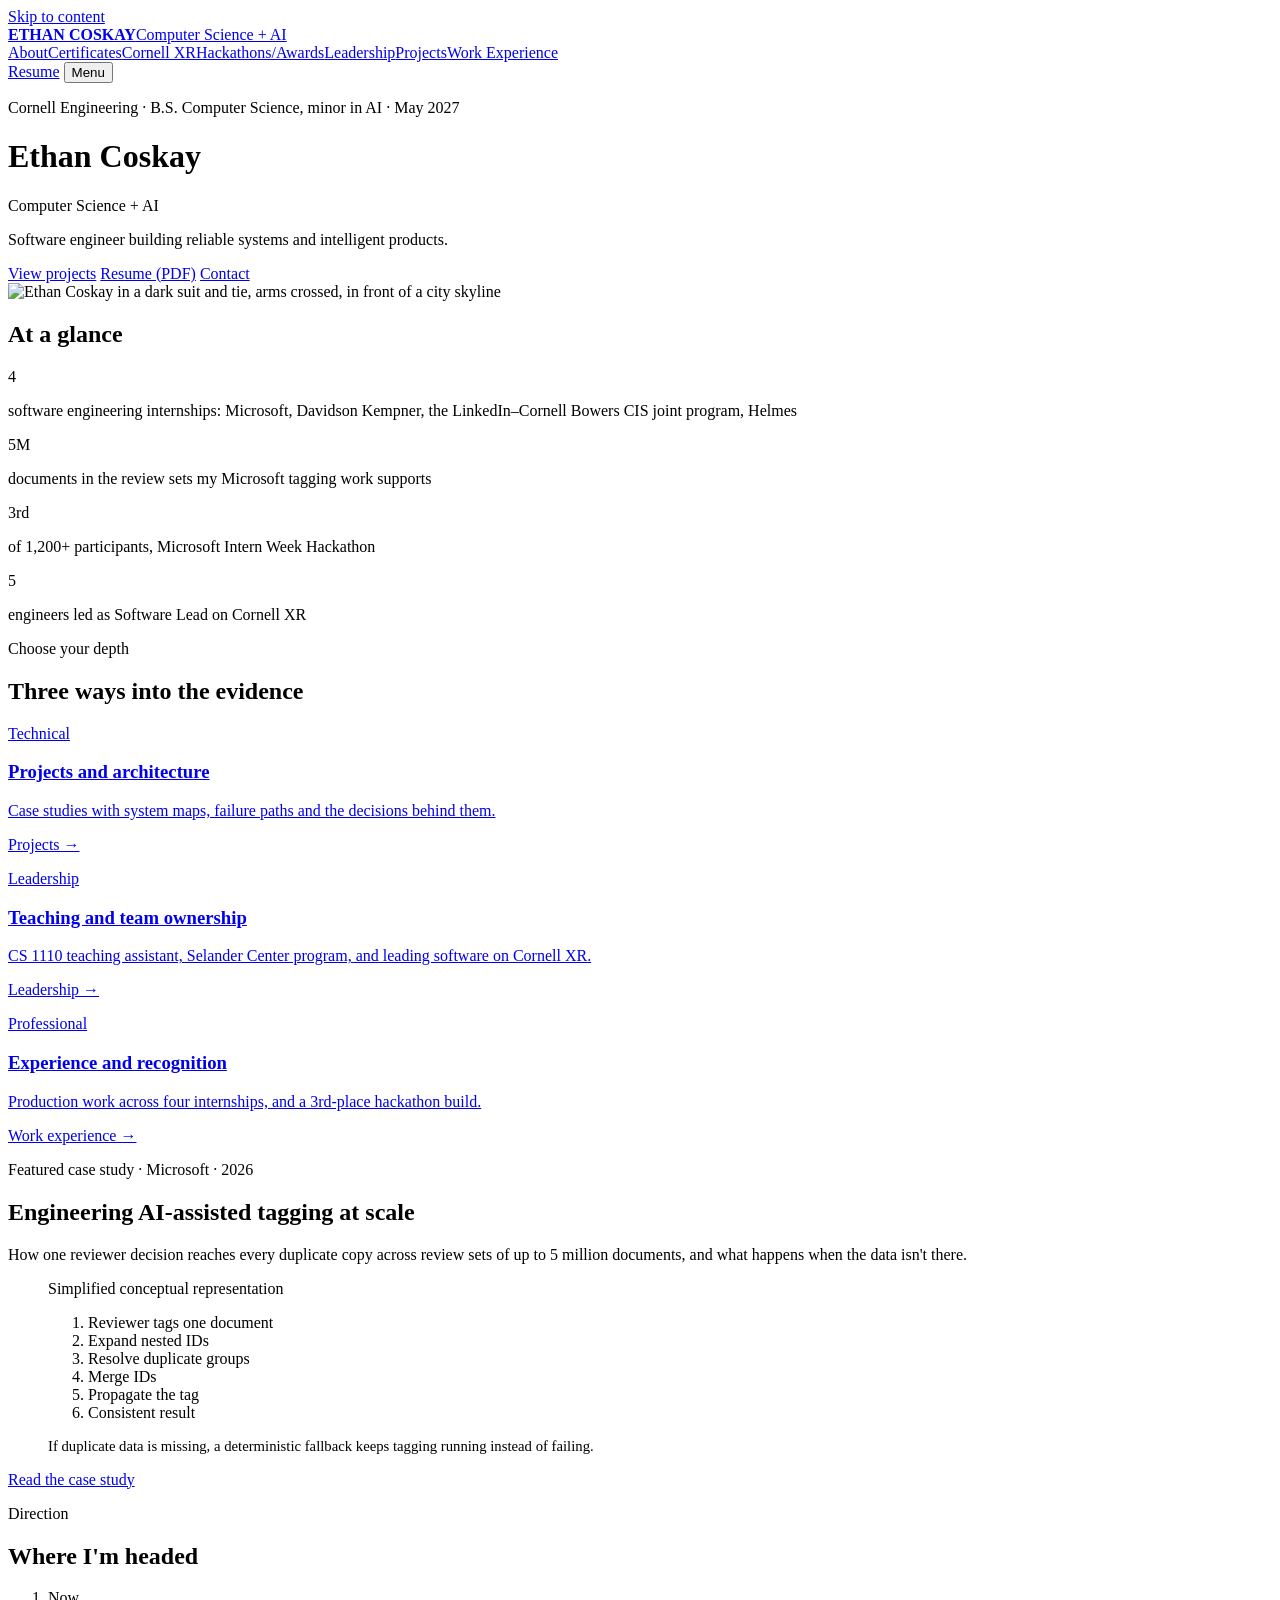
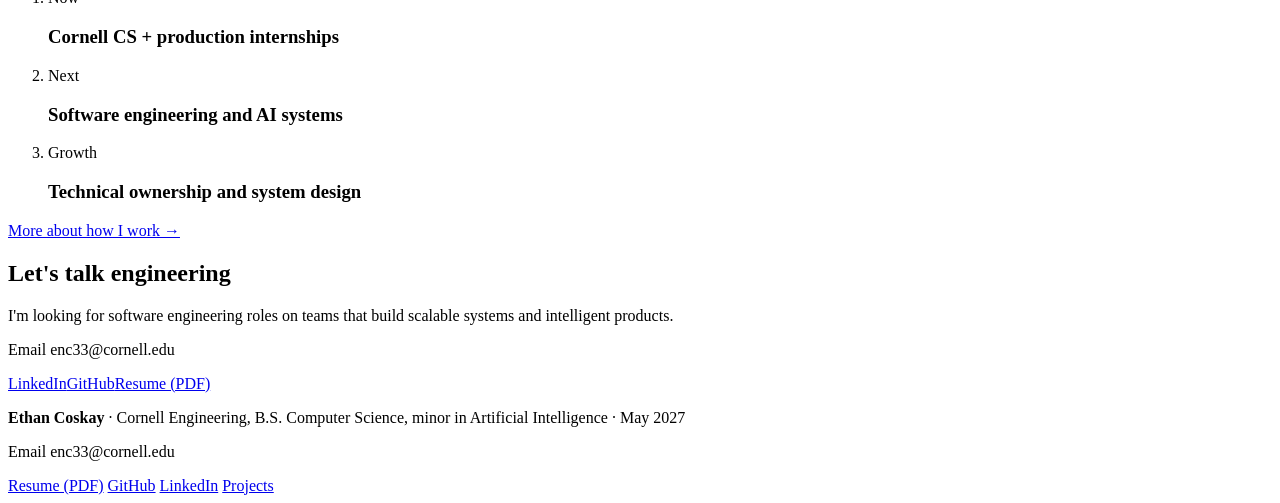
==== site/index.html @ 36085591 "Describe LinkedIn internship as LinkedIn-Cornell Bowers CIS joint program" ====
<!doctype html>
<html lang="en">
<head>
<meta charset="utf-8">
<meta name="viewport" content="width=device-width, initial-scale=1, viewport-fit=cover">
<title>Ethan Coskay · Software Engineer</title>
<meta name="description" content="Ethan Coskay, Cornell Computer Science + AI. Software engineer building reliable systems and intelligent products: case studies, experience and leadership.">
<link rel="canonical" href="https://3025.mingly.ai/">
<meta property="og:title" content="Ethan Coskay · Software Engineer">
<meta property="og:description" content="Ethan Coskay, Cornell Computer Science + AI. Software engineer building reliable systems and intelligent products: case studies, experience and leadership.">
<meta property="og:image" content="https://3025.mingly.ai/assets/og.jpg">
<meta property="og:type" content="website">
<link rel="icon" href="/assets/favicon.svg" type="image/svg+xml">
<link rel="preconnect" href="https://fonts.googleapis.com"><link rel="preconnect" href="https://fonts.gstatic.com" crossorigin><link rel="stylesheet" href="https://fonts.googleapis.com/css2?family=Archivo:wdth,wght@75..100,500..800&family=IBM+Plex+Mono:wght@400;500&family=IBM+Plex+Sans:ital,wght@0,400;0,500;0,600;1,400&display=swap">
<link rel="stylesheet" href="/assets/site.css">
</head>
<body>
<a class="skip" href="#main">Skip to content</a>
<header class="site-head">
  <div class="bar">
    <a class="brand" href="/" aria-label="Ethan Coskay, home"><b>ETHAN COSKAY</b><span>Computer Science + AI</span></a>
    <nav class="nav" id="site-nav" aria-label="Main"><a href="/about/">About</a><a href="/certificates/">Certificates</a><a href="/cornell-xr/">Cornell XR</a><a href="/hackathons-awards/">Hackathons/Awards</a><a href="/leadership/">Leadership</a><a href="/projects/">Projects</a><a href="/work-experience/">Work Experience</a></nav>
    <a class="btn btn-primary" href="/assets/Ethan_Coskay_Resume.pdf">Resume</a>
    <button class="btn menu-btn" type="button" aria-expanded="false" aria-controls="site-nav">Menu</button>
  </div>
</header>
<main id="main" class="wrap">

<header class="hero">
  <div class="stack">
    <p class="eyebrow">Cornell Engineering · B.S. Computer Science, minor in AI · May 2027</p>
    <h1>Ethan Coskay</h1>
    <p class="identity">Computer Science + AI</p>
    <p class="lede">Software engineer building reliable systems and intelligent products.</p>
    <div class="ctas">
      <a class="btn btn-primary" href="/projects/">View projects</a>
      <a class="btn" href="/assets/Ethan_Coskay_Resume.pdf">Resume (PDF)</a>
      <a class="btn" href="#contact">Contact</a>
    </div>
  </div>
  <div class="photo"><img src="/assets/headshot.jpg" srcset="/assets/headshot-sm.jpg 400w, /assets/headshot.jpg 800w" sizes="(max-width: 820px) 18rem, 26rem" width="800" height="1000" alt="Ethan Coskay in a dark suit and tie, arms crossed, in front of a city skyline"></div>
</header>

<section aria-labelledby="glance-h">
  <div class="stack-lg">
    <h2 id="glance-h" class="sr">At a glance</h2>
    <div class="facts">
      <div class="fact"><p class="n">4</p><p class="d">software engineering internships: Microsoft, Davidson Kempner, the LinkedIn–Cornell Bowers CIS joint program, Helmes</p></div>
      <div class="fact"><p class="n">5M</p><p class="d">documents in the review sets my Microsoft tagging work supports</p></div>
      <div class="fact"><p class="n">3rd</p><p class="d">of 1,200+ participants, Microsoft Intern Week Hackathon</p></div>
      <div class="fact"><p class="n">5</p><p class="d">engineers led as Software Lead on Cornell XR</p></div>
    </div>
  </div>
</section>

<section aria-labelledby="lanes-h">
  <div class="stack-lg">
    <div class="col stack-sm">
      <p class="eyebrow">Choose your depth</p>
      <h2 id="lanes-h">Three ways into the evidence</h2>
    </div>
    <div class="grid-3">
      <a class="card" href="/projects/">
        <p class="eyebrow">Technical</p>
        <h3>Projects and architecture</h3>
        <p class="muted">Case studies with system maps, failure paths and the decisions behind them.</p>
        <span class="go">Projects →</span>
      </a>
      <a class="card" href="/leadership/">
        <p class="eyebrow">Leadership</p>
        <h3>Teaching and team ownership</h3>
        <p class="muted">CS 1110 teaching assistant, Selander Center program, and leading software on Cornell XR.</p>
        <span class="go">Leadership →</span>
      </a>
      <a class="card" href="/work-experience/">
        <p class="eyebrow">Professional</p>
        <h3>Experience and recognition</h3>
        <p class="muted">Production work across four internships, and a 3rd-place hackathon build.</p>
        <span class="go">Work experience →</span>
      </a>
    </div>
  </div>
</section>

<section aria-labelledby="feat-h">
  <div class="stack-lg">
    <div class="col stack-sm">
      <p class="eyebrow">Featured case study · Microsoft · 2026</p>
      <h2 id="feat-h">Engineering AI-assisted tagging at scale</h2>
      <p class="muted">How one reviewer decision reaches every duplicate copy across review sets of up to 5 million documents, and what happens when the data isn't there.</p>
    </div>
    <figure>
      <p class="concept">Simplified conceptual representation</p>
      <ol class="flow" aria-label="Tagging workflow"><li>Reviewer tags one document</li><li>Expand nested IDs</li><li>Resolve duplicate groups</li><li>Merge IDs</li><li>Propagate the tag</li><li>Consistent result</li></ol>
      <p class="muted" style="font-size:.92rem">If duplicate data is missing, a deterministic fallback keeps tagging running instead of failing.</p>
    </figure>
    <div class="ctas"><a class="btn btn-primary" href="/projects/tagging-at-scale/">Read the case study</a></div>
  </div>
</section>

<section aria-labelledby="dir-h">
  <div class="stack-lg">
    <div class="col stack-sm">
      <p class="eyebrow">Direction</p>
      <h2 id="dir-h">Where I'm headed</h2>
    </div>
    <ol class="path">
      <li class="now"><p class="eyebrow">Now</p><h3>Cornell CS + production internships</h3></li>
      <li><p class="eyebrow">Next</p><h3>Software engineering and AI systems</h3></li>
      <li><p class="eyebrow">Growth</p><h3>Technical ownership and system design</h3></li>
    </ol>
    <p><a href="/about/">More about how I work →</a></p>
  </div>
</section>

<section id="contact" aria-labelledby="contact-h">
  <div class="stack col">
    <h2 id="contact-h">Let's talk engineering</h2>
    <p class="muted">I'm looking for software engineering roles on teams that build scalable systems and intelligent products.</p>
    <p>Email <span class="mono" id="c-email" style="user-select:all">enc33@cornell.edu</span></p>
    <div class="ctas"><a class="btn" href="https://www.linkedin.com/in/ethan-coskay/" rel="noopener">LinkedIn</a><a class="btn" href="https://github.com/EcSky19" rel="noopener">GitHub</a><a class="btn" href="/assets/Ethan_Coskay_Resume.pdf">Resume (PDF)</a></div>
  </div>
</section>

</main>
<footer class="site-foot">
  <div class="in">
    <div class="stack-sm">
      <p><b>Ethan Coskay</b> · Cornell Engineering, B.S. Computer Science, minor in Artificial Intelligence · May 2027</p>
      <p>Email <span class="mono" id="foot-email" style="user-select:all">enc33@cornell.edu</span></p>
    </div>
    <div class="links">
      <a href="/assets/Ethan_Coskay_Resume.pdf">Resume (PDF)</a>
      <a href="https://github.com/EcSky19" rel="noopener">GitHub</a>
      <a href="https://www.linkedin.com/in/ethan-coskay/" rel="noopener">LinkedIn</a>
      <a href="/projects/">Projects</a>
    </div>
  </div>
</footer>
<script src="/assets/site.js" defer></script>
</body>
</html>
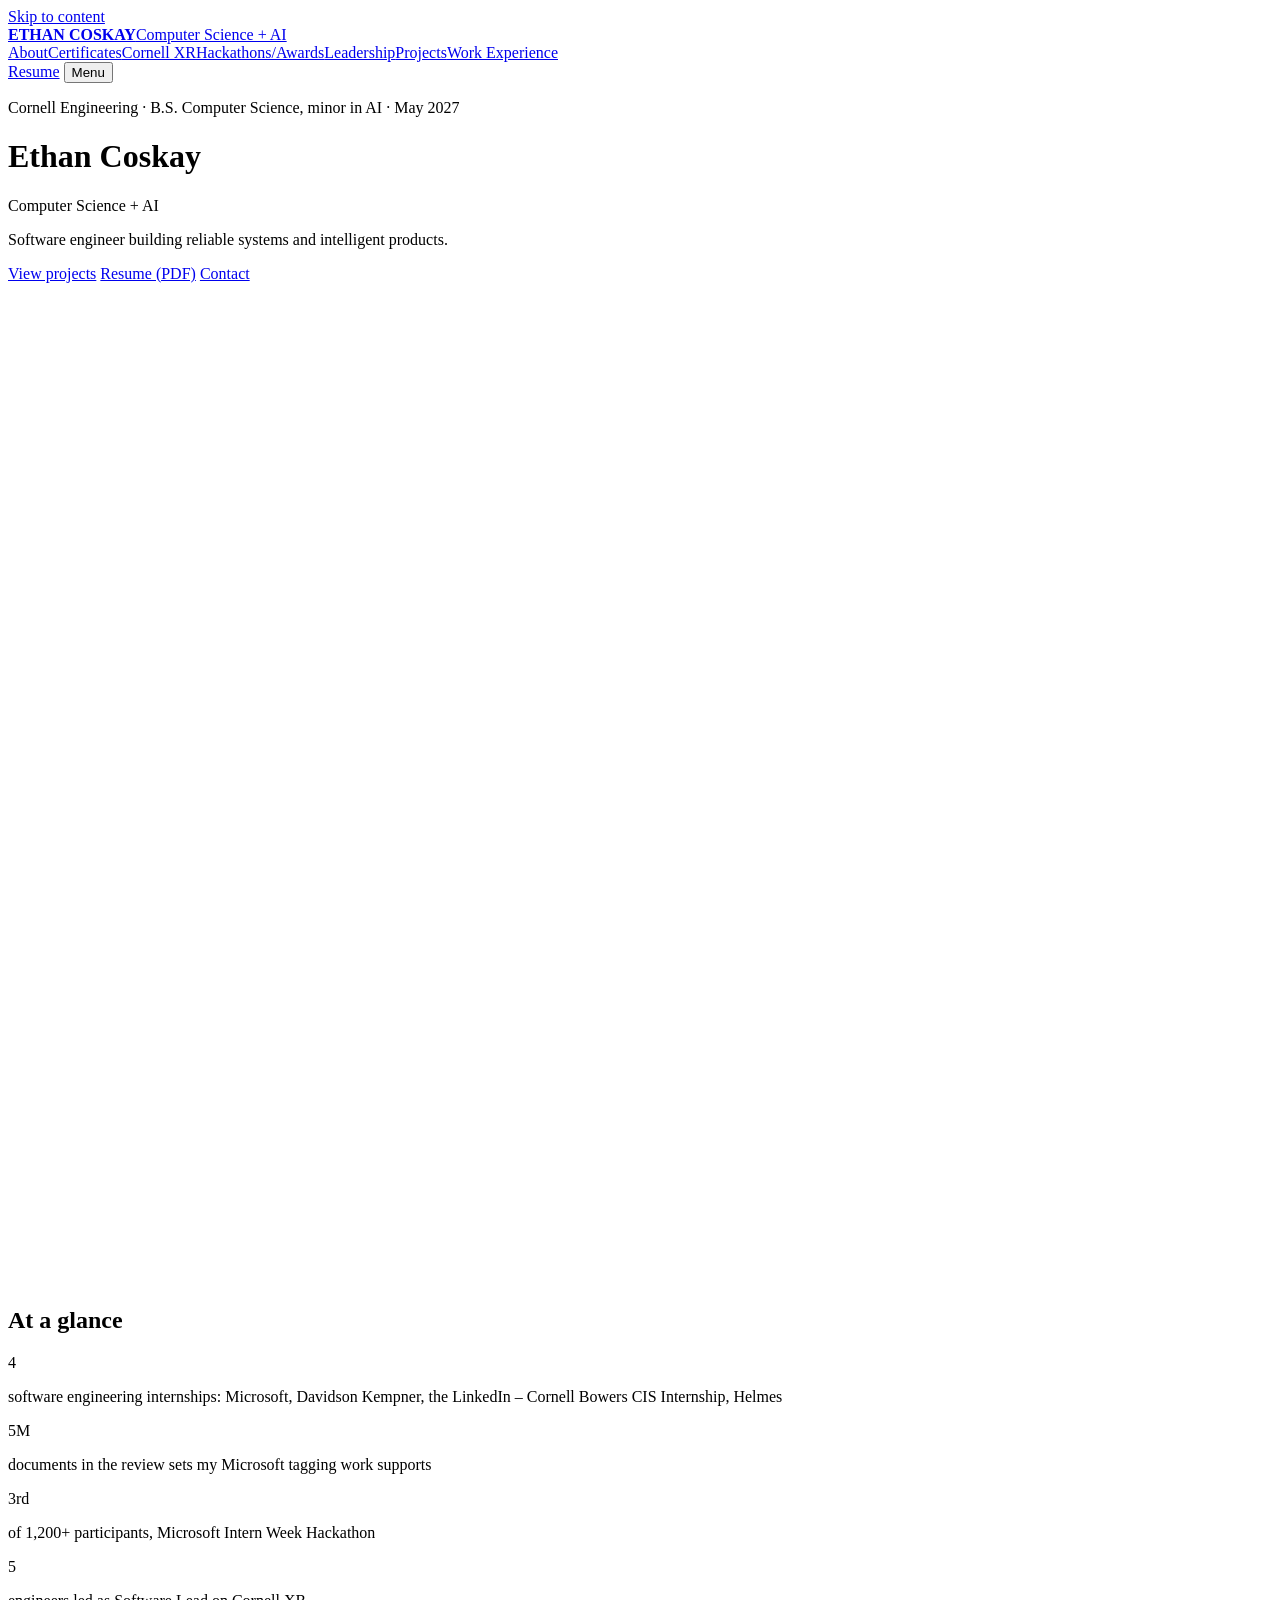
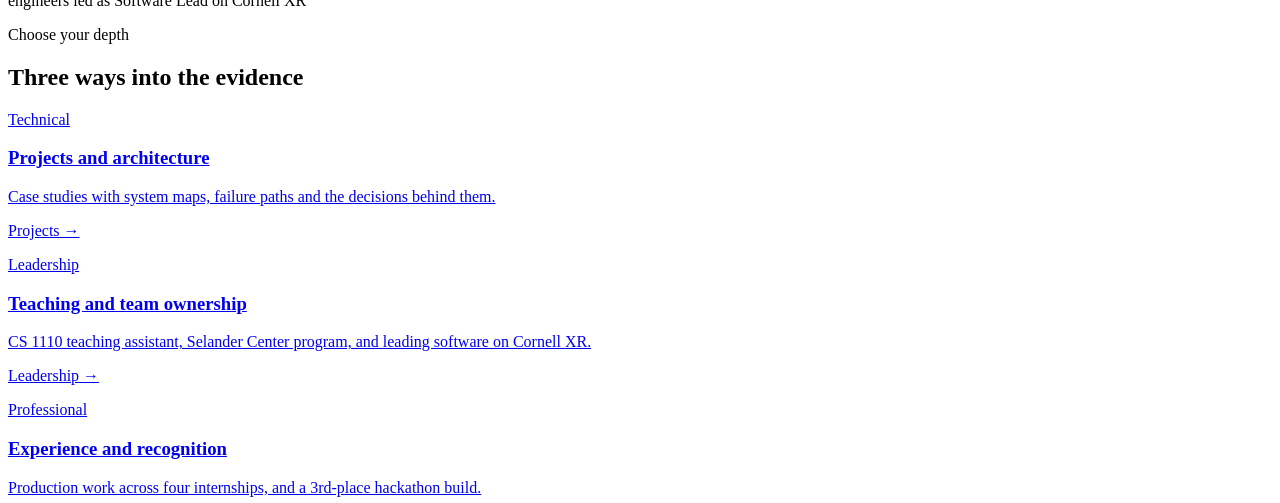
==== commit c0b3e998: "Rename to LinkedIn - Cornell Bowers CIS Internship" ====
--- a/site/index.html
+++ b/site/index.html
@@ -45,7 +45,7 @@
   <div class="stack-lg">
     <h2 id="glance-h" class="sr">At a glance</h2>
     <div class="facts">
-      <div class="fact"><p class="n">4</p><p class="d">software engineering internships: Microsoft, Davidson Kempner, the LinkedIn–Cornell Bowers CIS joint program, Helmes</p></div>
+      <div class="fact"><p class="n">4</p><p class="d">software engineering internships: Microsoft, Davidson Kempner, the LinkedIn – Cornell Bowers CIS Internship, Helmes</p></div>
       <div class="fact"><p class="n">5M</p><p class="d">documents in the review sets my Microsoft tagging work supports</p></div>
       <div class="fact"><p class="n">3rd</p><p class="d">of 1,200+ participants, Microsoft Intern Week Hackathon</p></div>
       <div class="fact"><p class="n">5</p><p class="d">engineers led as Software Lead on Cornell XR</p></div>
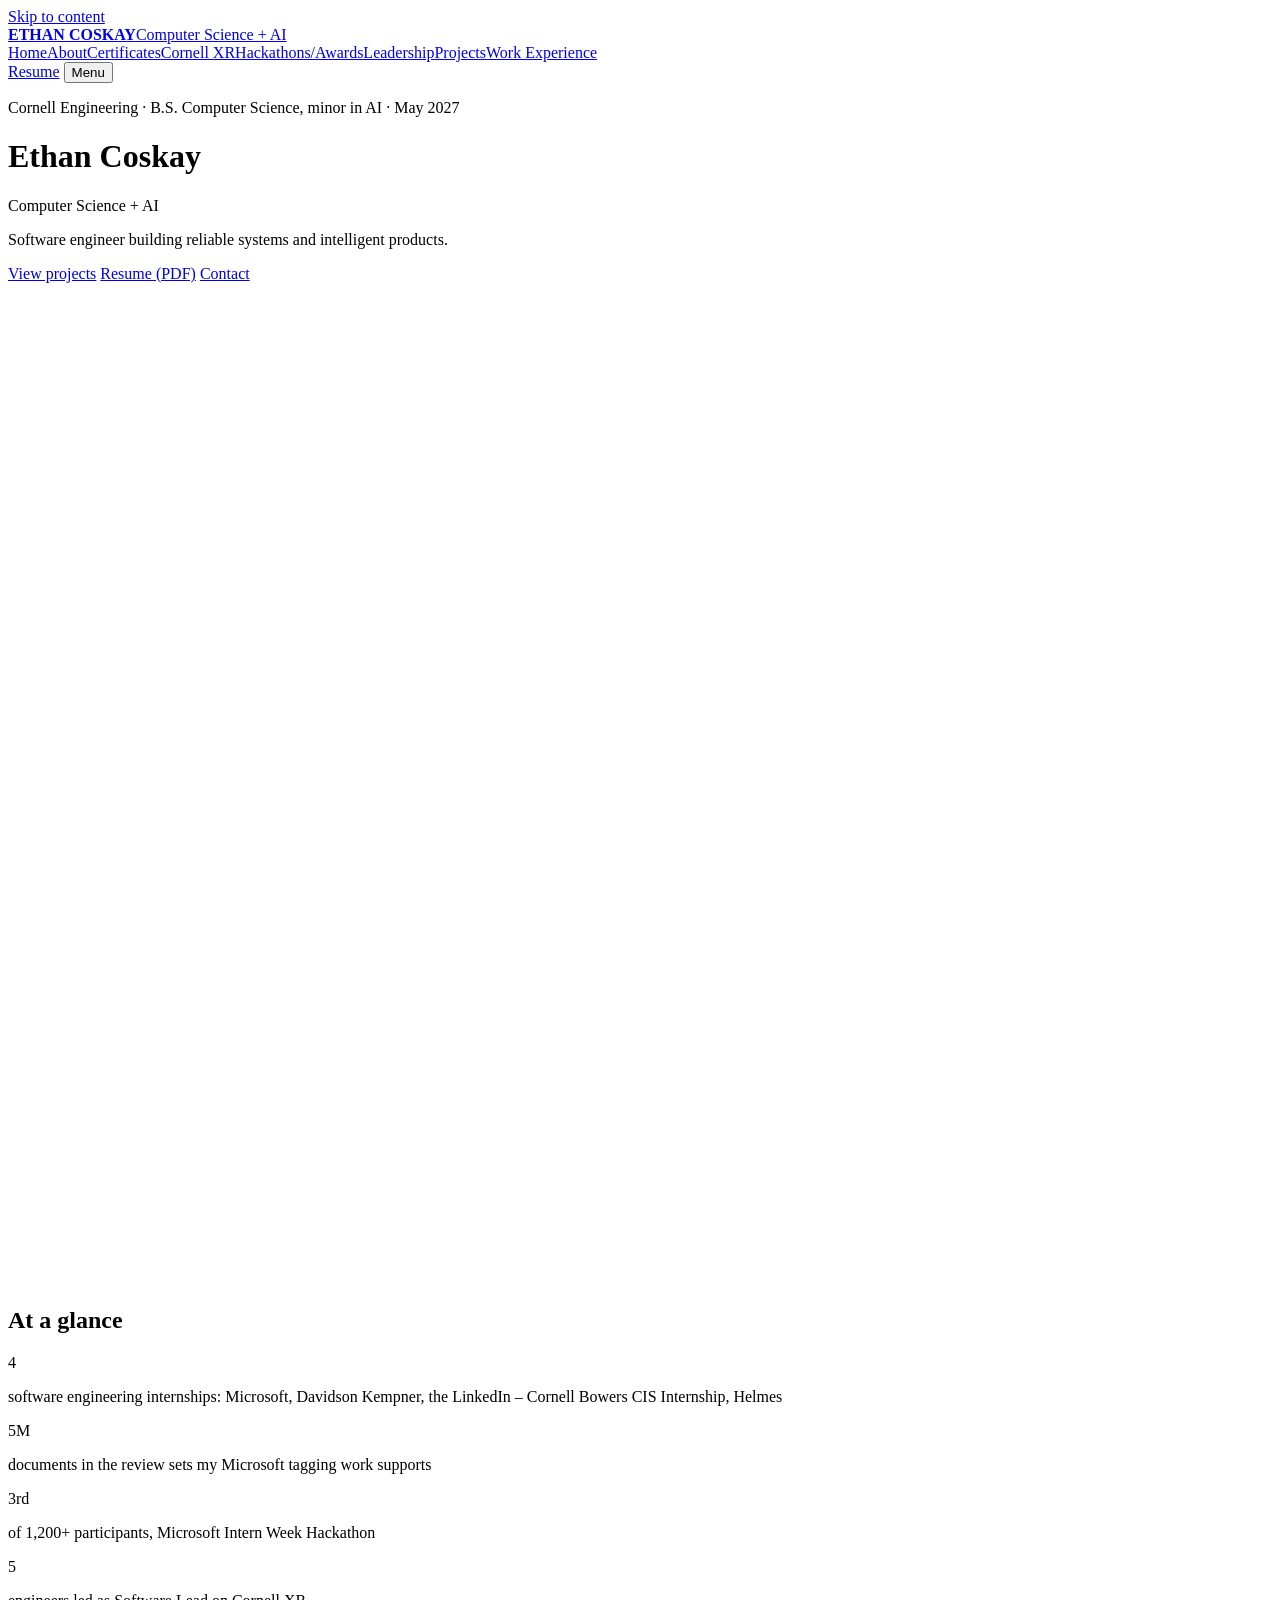
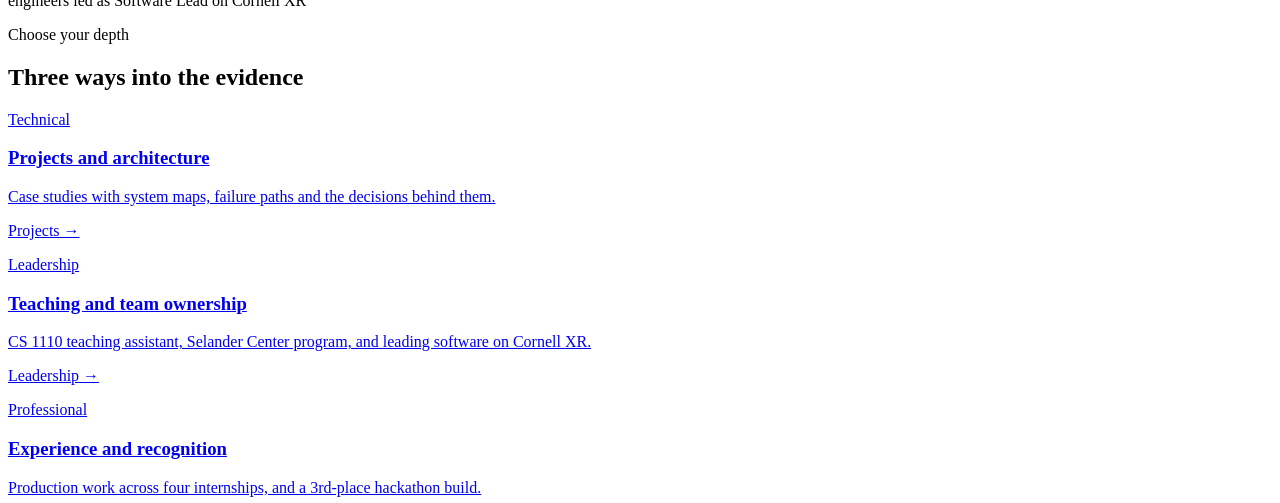
==== commit e1bc6276: "Add Home to navigation" ====
--- a/site/index.html
+++ b/site/index.html
@@ -19,7 +19,7 @@
 <header class="site-head">
   <div class="bar">
     <a class="brand" href="/" aria-label="Ethan Coskay, home"><b>ETHAN COSKAY</b><span>Computer Science + AI</span></a>
-    <nav class="nav" id="site-nav" aria-label="Main"><a href="/about/">About</a><a href="/certificates/">Certificates</a><a href="/cornell-xr/">Cornell XR</a><a href="/hackathons-awards/">Hackathons/Awards</a><a href="/leadership/">Leadership</a><a href="/projects/">Projects</a><a href="/work-experience/">Work Experience</a></nav>
+    <nav class="nav" id="site-nav" aria-label="Main"><a href="/" aria-current="page">Home</a><a href="/about/">About</a><a href="/certificates/">Certificates</a><a href="/cornell-xr/">Cornell XR</a><a href="/hackathons-awards/">Hackathons/Awards</a><a href="/leadership/">Leadership</a><a href="/projects/">Projects</a><a href="/work-experience/">Work Experience</a></nav>
     <a class="btn btn-primary" href="/assets/Ethan_Coskay_Resume.pdf">Resume</a>
     <button class="btn menu-btn" type="button" aria-expanded="false" aria-controls="site-nav">Menu</button>
   </div>
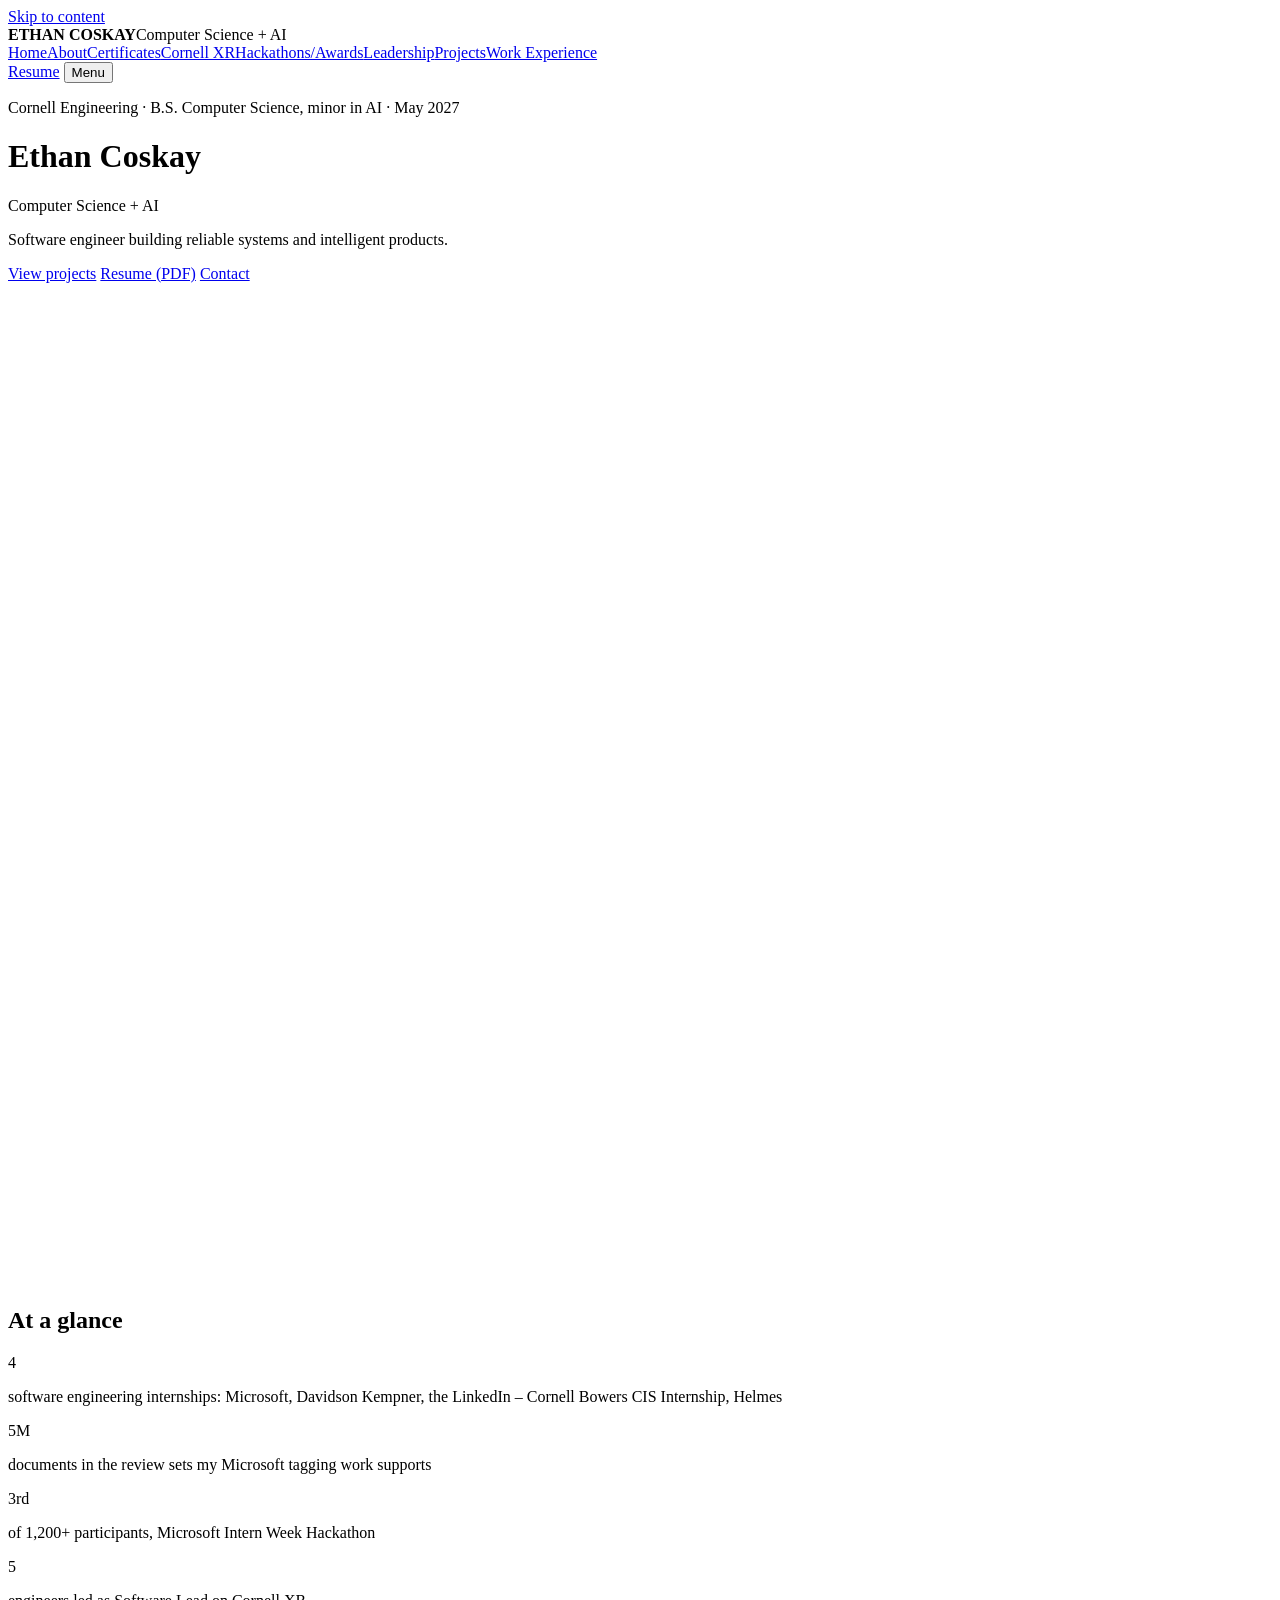
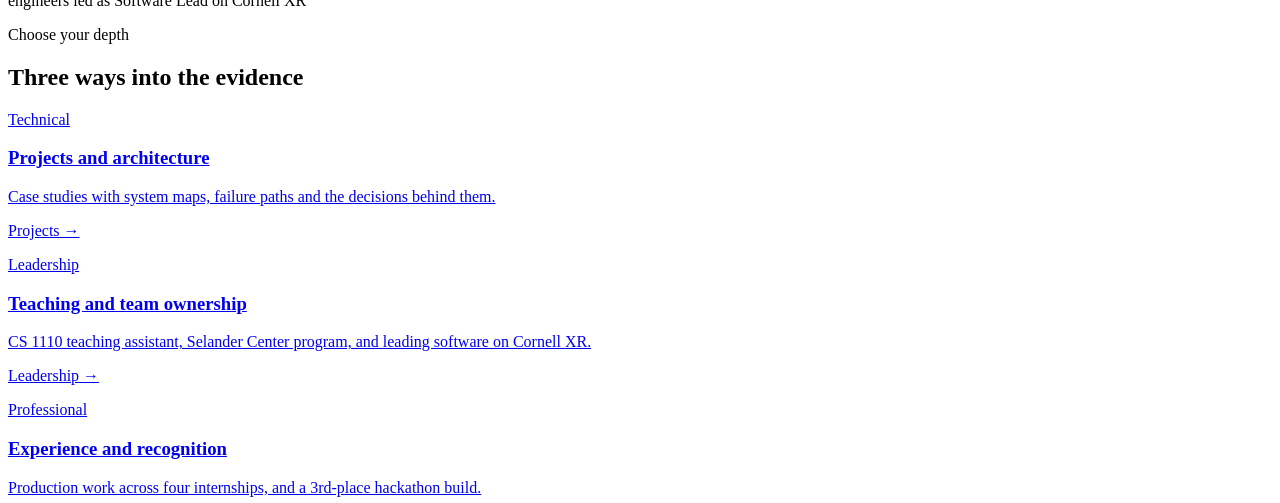
==== commit 43f3064c: "Show name in header as plain text" ====
--- a/site/index.html
+++ b/site/index.html
@@ -18,7 +18,7 @@
 <a class="skip" href="#main">Skip to content</a>
 <header class="site-head">
   <div class="bar">
-    <a class="brand" href="/" aria-label="Ethan Coskay, home"><b>ETHAN COSKAY</b><span>Computer Science + AI</span></a>
+    <div class="brand"><b>ETHAN COSKAY</b><span>Computer Science + AI</span></div>
     <nav class="nav" id="site-nav" aria-label="Main"><a href="/" aria-current="page">Home</a><a href="/about/">About</a><a href="/certificates/">Certificates</a><a href="/cornell-xr/">Cornell XR</a><a href="/hackathons-awards/">Hackathons/Awards</a><a href="/leadership/">Leadership</a><a href="/projects/">Projects</a><a href="/work-experience/">Work Experience</a></nav>
     <a class="btn btn-primary" href="/assets/Ethan_Coskay_Resume.pdf">Resume</a>
     <button class="btn menu-btn" type="button" aria-expanded="false" aria-controls="site-nav">Menu</button>
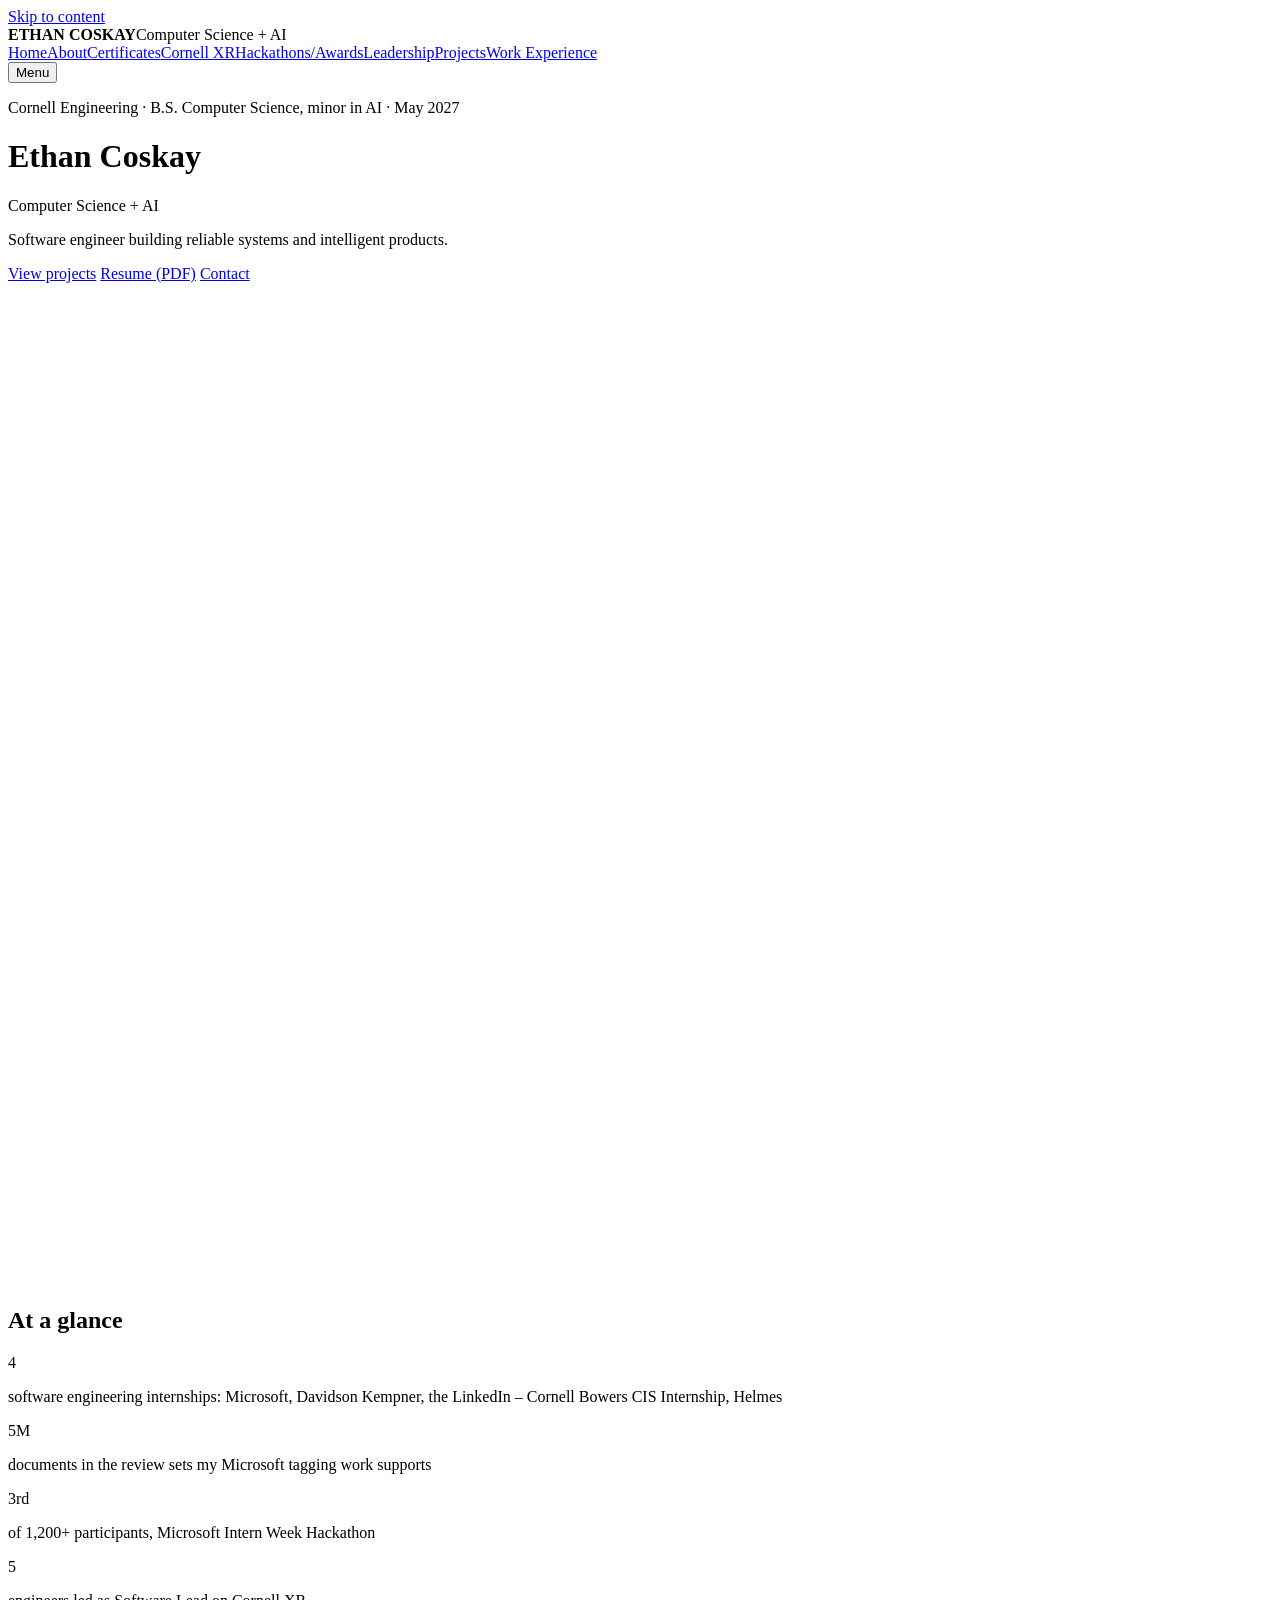
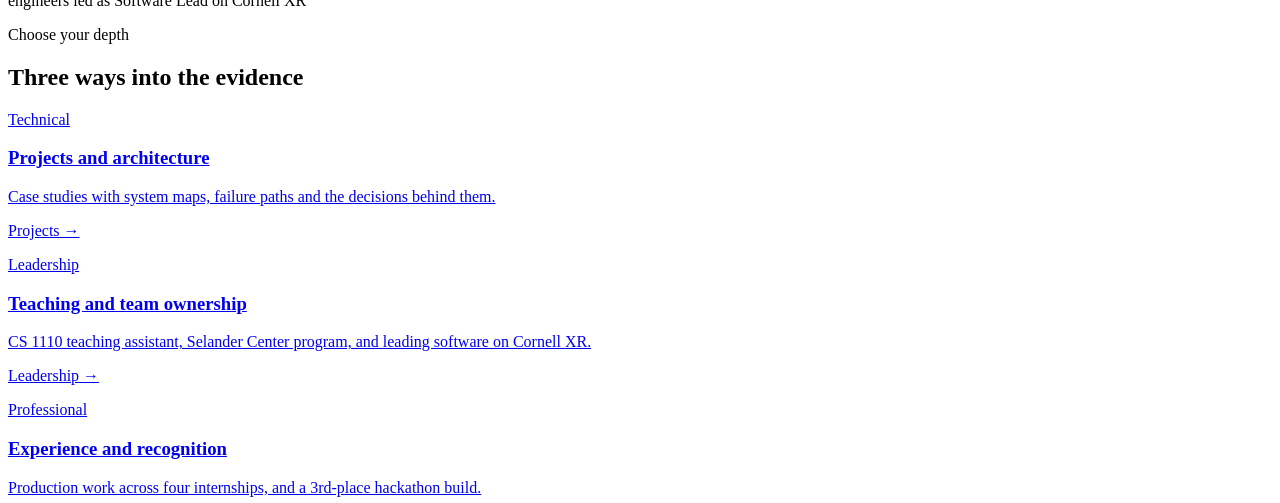
==== commit f7d9270f: "Remove Resume button from header" ====
--- a/site/index.html
+++ b/site/index.html
@@ -20,7 +20,6 @@
   <div class="bar">
     <div class="brand"><b>ETHAN COSKAY</b><span>Computer Science + AI</span></div>
     <nav class="nav" id="site-nav" aria-label="Main"><a href="/" aria-current="page">Home</a><a href="/about/">About</a><a href="/certificates/">Certificates</a><a href="/cornell-xr/">Cornell XR</a><a href="/hackathons-awards/">Hackathons/Awards</a><a href="/leadership/">Leadership</a><a href="/projects/">Projects</a><a href="/work-experience/">Work Experience</a></nav>
-    <a class="btn btn-primary" href="/assets/Ethan_Coskay_Resume.pdf">Resume</a>
     <button class="btn menu-btn" type="button" aria-expanded="false" aria-controls="site-nav">Menu</button>
   </div>
 </header>
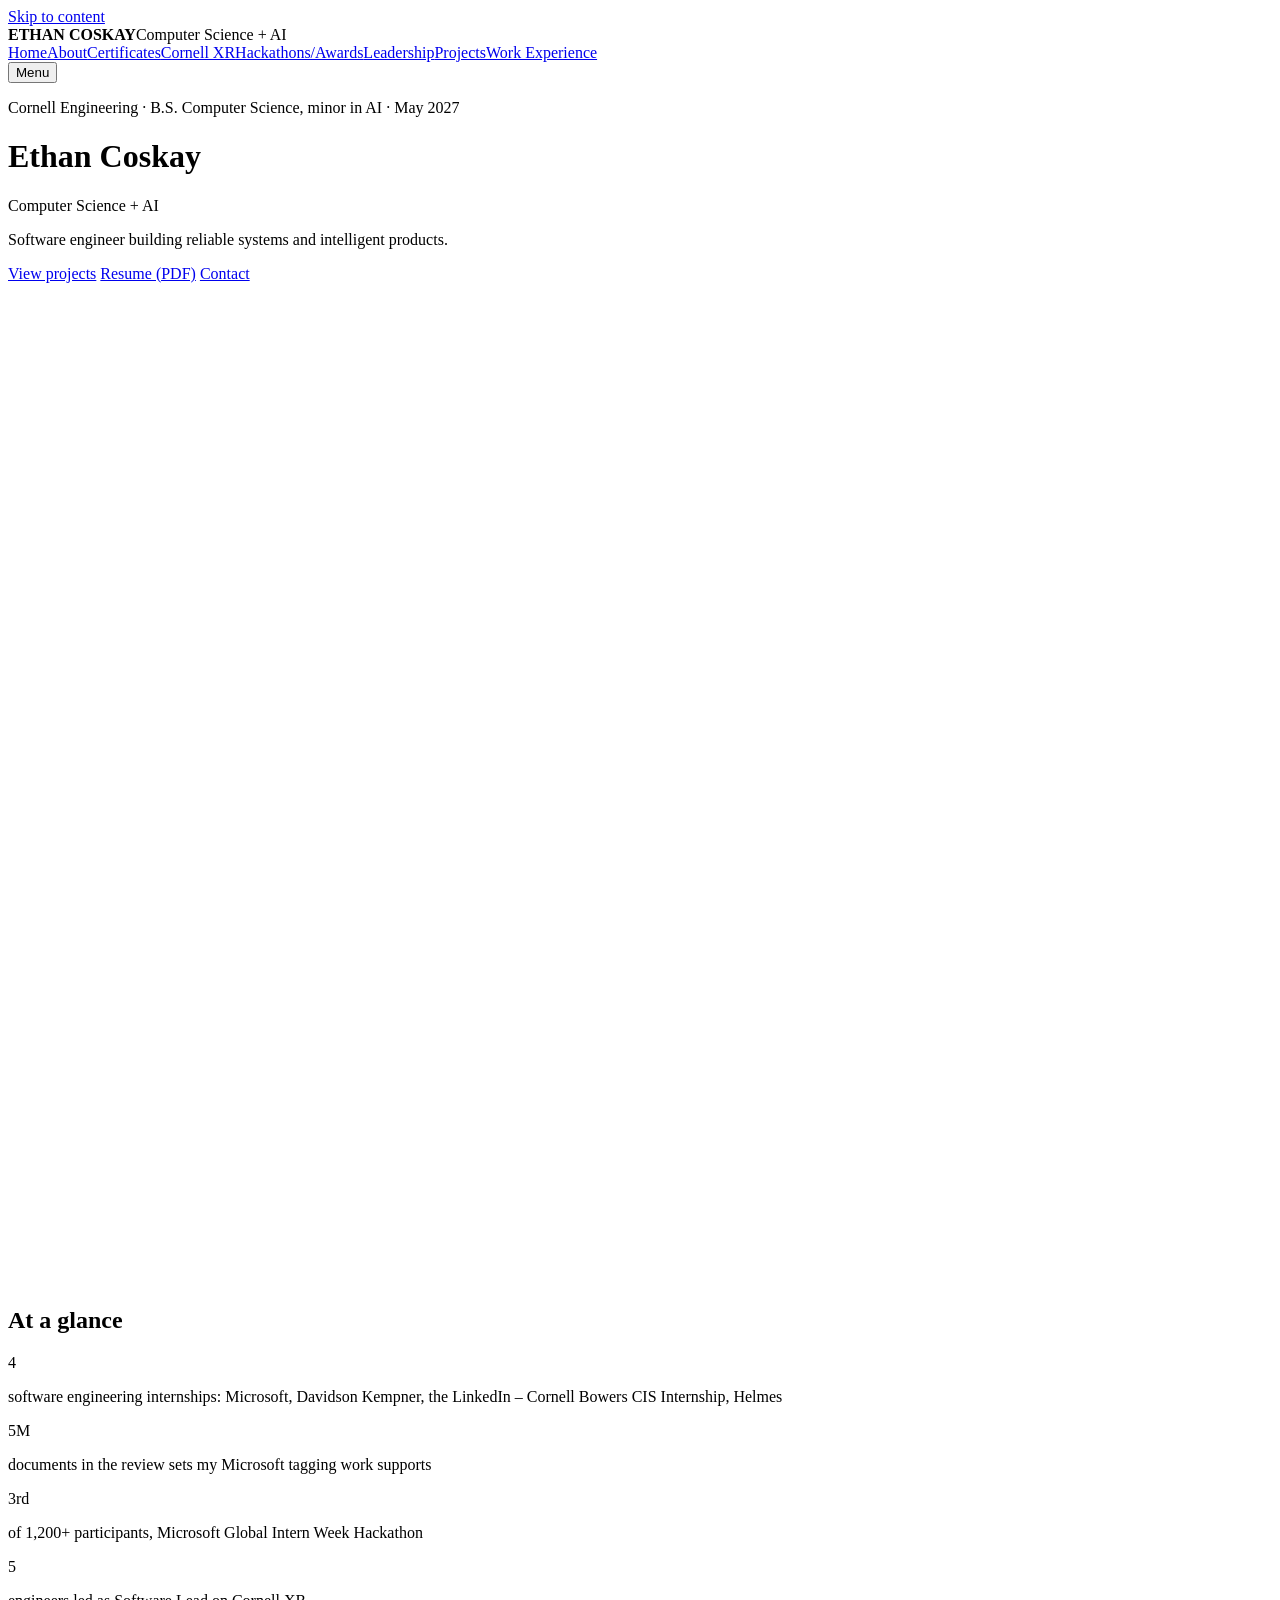
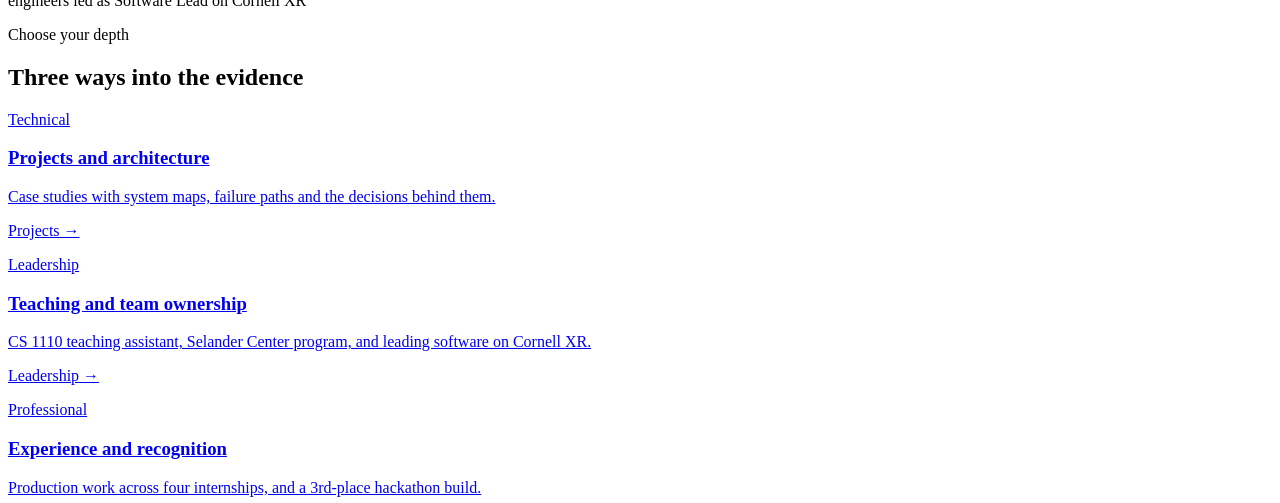
==== commit 7a8cb9d1: "Rename to Microsoft Global Intern Week Hackathon" ====
--- a/site/index.html
+++ b/site/index.html
@@ -46,7 +46,7 @@
     <div class="facts">
       <div class="fact"><p class="n">4</p><p class="d">software engineering internships: Microsoft, Davidson Kempner, the LinkedIn – Cornell Bowers CIS Internship, Helmes</p></div>
       <div class="fact"><p class="n">5M</p><p class="d">documents in the review sets my Microsoft tagging work supports</p></div>
-      <div class="fact"><p class="n">3rd</p><p class="d">of 1,200+ participants, Microsoft Intern Week Hackathon</p></div>
+      <div class="fact"><p class="n">3rd</p><p class="d">of 1,200+ participants, Microsoft Global Intern Week Hackathon</p></div>
       <div class="fact"><p class="n">5</p><p class="d">engineers led as Software Lead on Cornell XR</p></div>
     </div>
   </div>
@@ -132,7 +132,6 @@
       <a href="/assets/Ethan_Coskay_Resume.pdf">Resume (PDF)</a>
       <a href="https://github.com/EcSky19" rel="noopener">GitHub</a>
       <a href="https://www.linkedin.com/in/ethan-coskay/" rel="noopener">LinkedIn</a>
-      <a href="/projects/">Projects</a>
     </div>
   </div>
 </footer>
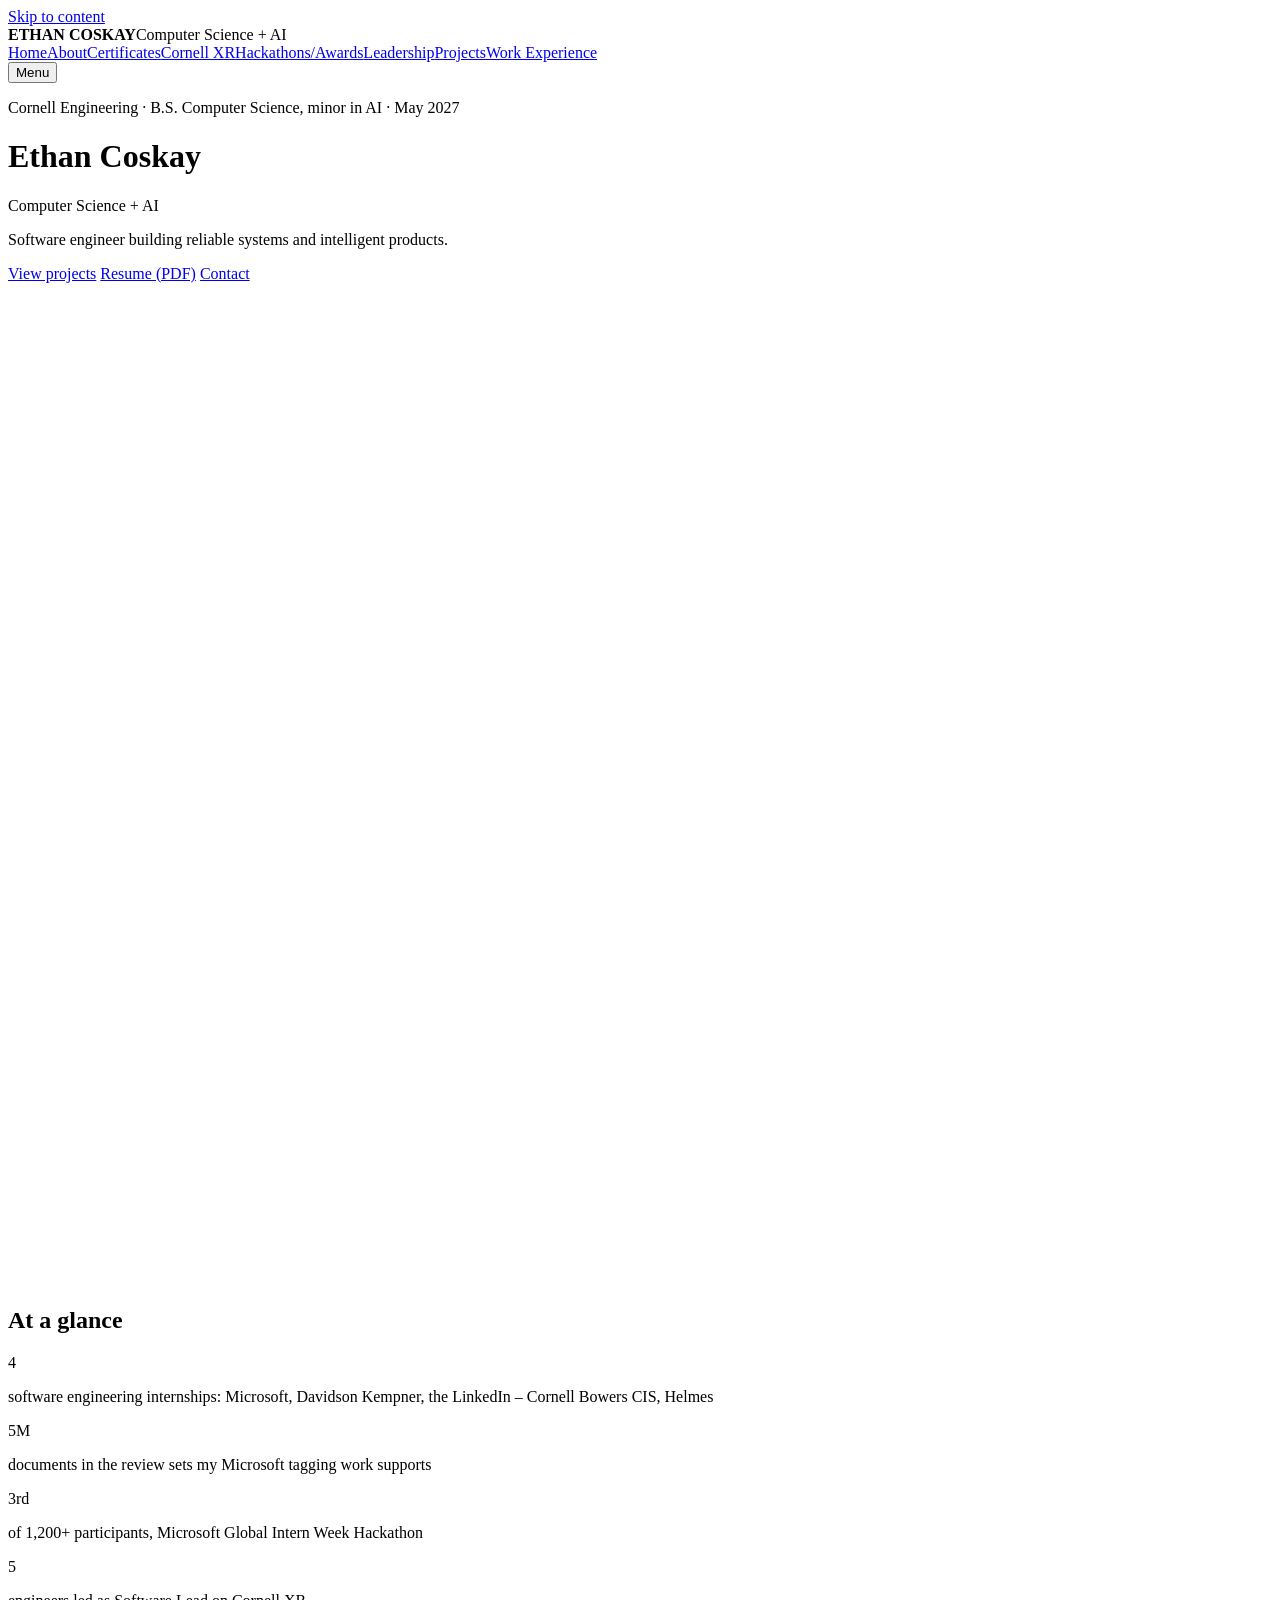
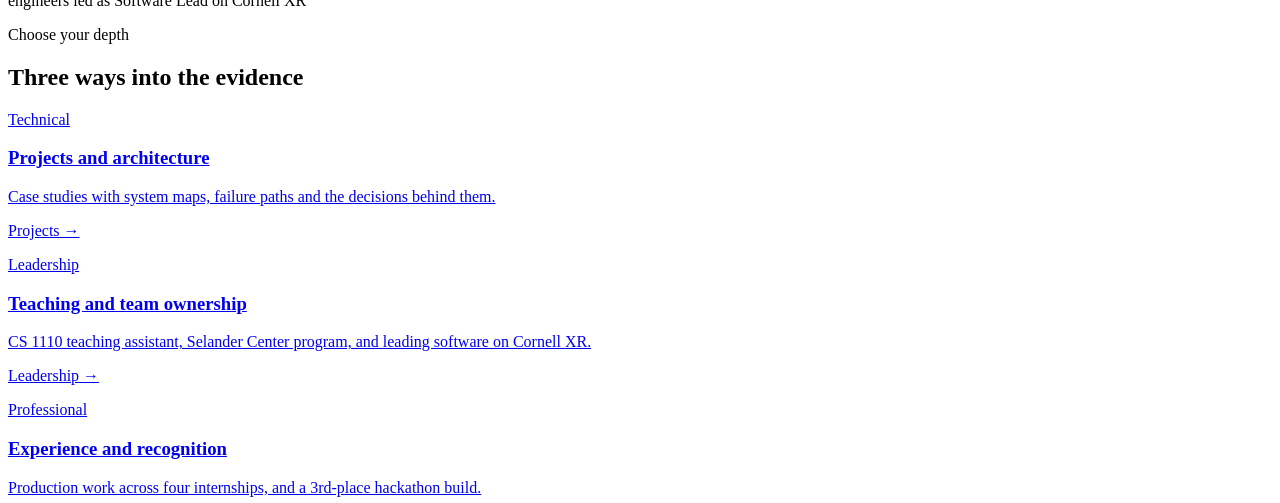
==== commit d612e9bc: "Shorten LinkedIn - Cornell Bowers CIS in lists" ====
--- a/site/index.html
+++ b/site/index.html
@@ -44,7 +44,7 @@
   <div class="stack-lg">
     <h2 id="glance-h" class="sr">At a glance</h2>
     <div class="facts">
-      <div class="fact"><p class="n">4</p><p class="d">software engineering internships: Microsoft, Davidson Kempner, the LinkedIn – Cornell Bowers CIS Internship, Helmes</p></div>
+      <div class="fact"><p class="n">4</p><p class="d">software engineering internships: Microsoft, Davidson Kempner, the LinkedIn – Cornell Bowers CIS, Helmes</p></div>
       <div class="fact"><p class="n">5M</p><p class="d">documents in the review sets my Microsoft tagging work supports</p></div>
       <div class="fact"><p class="n">3rd</p><p class="d">of 1,200+ participants, Microsoft Global Intern Week Hackathon</p></div>
       <div class="fact"><p class="n">5</p><p class="d">engineers led as Software Lead on Cornell XR</p></div>
